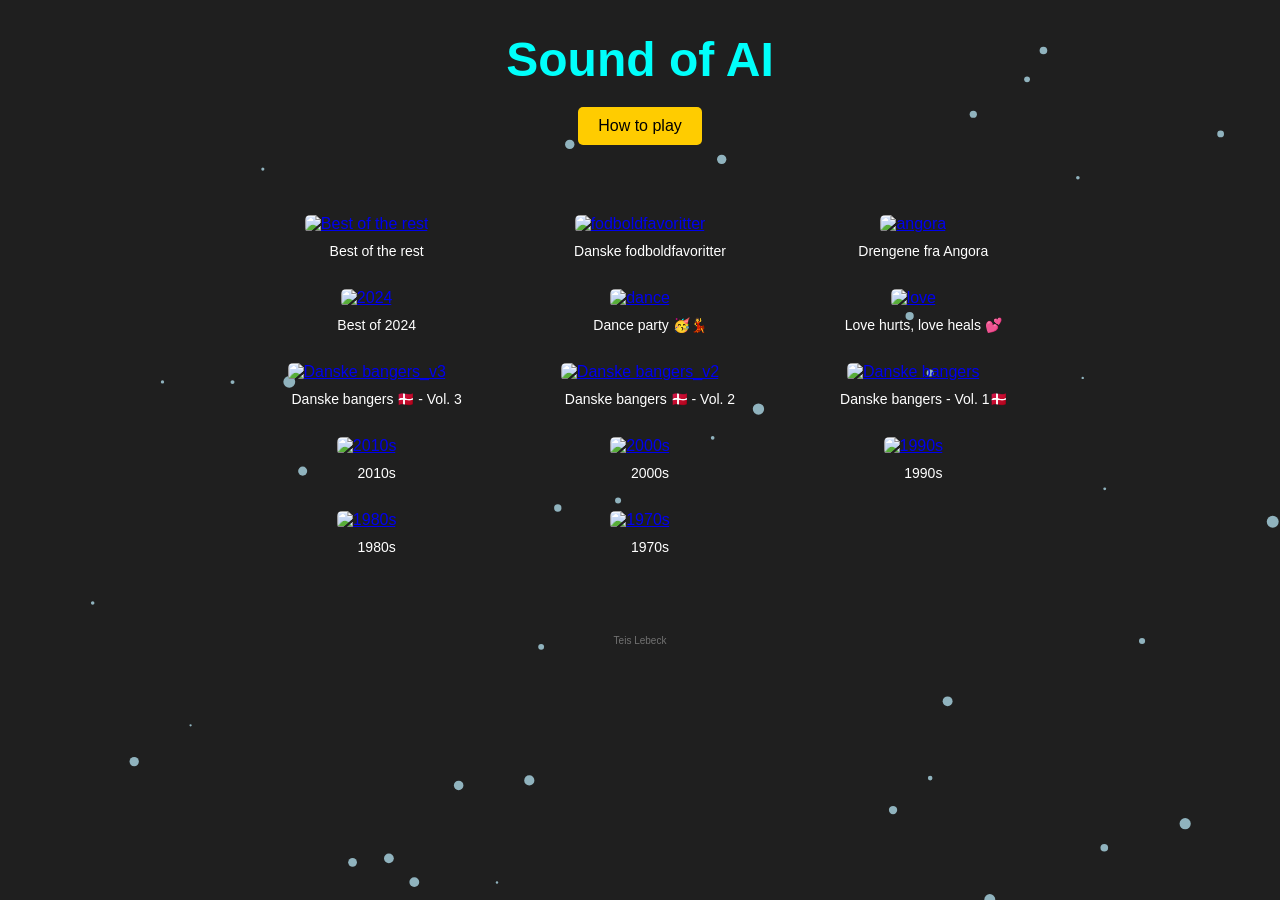
==== index.html @ 463c826a "changes to index" ====
<!DOCTYPE html>
<html lang="en">

<head>
    <meta charset="UTF-8">
    <meta name="viewport" content="width=device-width, initial-scale=1.0">
    <title>Sound of AI 🤖</title>
    <style>
        @font-face {
            font-family: 'Regular';
            src: url('coolvetica_rg.otf') format('opentype');
        }
        @font-face {
            font-family: 'Black';
            src: url('Black.ttf') format('truetype');
        }
        body {
            font-family: 'Regular', sans-serif;
            margin: 0;
            background-color: #1f1f1f;
            color: #ffffff;
        }

        #background-canvas {
            position: fixed;
            z-index: -1;
            top: 0;
            left: 0;
            width: 100%;
            height: 100%;
        }

        #quiz-container {
            max-width: 800px;
            padding: 20px;
            text-align: center;
            background-color: rgba(0, 0, 0, 0.0);
            border-radius: 5px;
            box-shadow: 0px 0px 10px 0px rgba(0, 0, 0, 0);
            margin: 50px auto;
            display: grid;
            grid-template-columns: repeat(3, 1fr);
            grid-gap: 20px;
        }

        h1 {
            font-size: 48px;
            font-weight: bold;
            margin-bottom: 20px;
            color: #ffcc00;
            text-align: center;
        }

        .quiz-item {
            position: relative;
        }

        .quiz-image {
            width: 100%;
            max-width: 100%;
            height: auto;
            border-radius: 5px;
            cursor: pointer;
            transition: transform 0.3s ease-in-out;
        }

        .quiz-image:hover {
            transform: scale(1.07);
        }

        #introPage {
            text-align: center;
            margin-top: 20px;
        }

        .image-title {
            position: relative;
            bottom: 0;
            left: 0;
            width: 100%;
            background-color: rgba(0, 0, 0, 0);
            padding: 10px;
            border-bottom-left-radius: 5px;
            border-bottom-right-radius: 5px;
            font-size: 14px;
            color: #ffffff;
            font-family: 'Black', sans-serif;
        }

        /* Modal styles */
        .modal {
            display: none;
            position: fixed;
            z-index: 1000;
            left: 0;
            top: 0;
            width: 100%;
            height: 100%;
            overflow: auto;
            background-color: rgba(0, 0, 0, 0.8);
        }

        .modal-content {
            background-color: #2c2c2c;
            margin: 15% auto;
            padding: 20px;
            border: 1px solid #888;
            width: 80%;
            max-width: 600px;
            color: #ffffff;
            border-radius: 10px;
            text-align: center;
        }

        .close {
            color: #aaa;
            float: right;
            font-size: 28px;
            font-weight: bold;
            cursor: pointer;
        }

        .close:hover,
        .close:focus {
            color: #ff0000;
            text-decoration: none;
        }

        .update-button {
            background-color: #ffcc00;
            font-family: 'Black', sans-serif; 
            color: #000;
            padding: 10px 20px;
            font-size: 16px;
            border: none;
            border-radius: 5px;
            cursor: pointer;
            margin: 10px auto;
            display: block;
        }

        .update-button:hover {
            background-color: #b49102;
        }
        ul li {
        margin-bottom: 10px; /* Adjust the value as needed */
    }
    </style>
</head>

<body>
    <canvas id="background-canvas"></canvas>
    <h1 style="font-family: 'Black', sans-serif; color: #00fffb;">Sound of AI</h1>

    <!-- Update Button -->
    <button class="update-button" id="showUpdates">How to play</button>

    <!-- Modal for Updates -->
    <div id="updatesModal" class="modal">
        <div class="modal-content">
            <span class="close" id="closeModal">&times;</span>
            <h2>How to play</h2>
            <p>Sound of AI is game, where you have to guess the <span style="color: #ffcc00;"><strong>song</strong></span> based on the AI generated image.</p>
            <p>The AI image has been created either based on the <span style="color: #ffcc00;"><strong>song title</strong></span> or some of the <span style="color: #ffcc00;"><strong>lyrics</strong></span>.</p>
            <P>There are <strong>hints</strong> for each image. Just press and hold <span style="color: #ffcc00;"><strong>Enter</strong></span> to get the hint.</p>
            <p>The hint can either be a clue or a part of the lyrics.</p>    
            <p>The <span style="color: #ffcc00;"><strong>release year</strong></span> of the song is shown under each image</p>   
            <p>Each category has between 10 - 30 images</p>
        </div>
    </div>

    <!-- Content Container -->
    <div id="content-container">
        <div id="quiz-container">
            <div class="quiz-item">
                <a href="https://www.soundofai.com/rest.html" target="_self"><img class="quiz-image"
                        src="https://raw.githubusercontent.com/lebecchio/musikquizzen.github.io/refs/heads/main/Img/restcover.png" alt="Best of the rest"></a>
                <div class="image-title">Best of the rest</div>
            </div>
            <div class="quiz-item">
                <a href="https://www.soundofai.com/football.html" target="_self"><img class="quiz-image"
                        src="https://raw.githubusercontent.com/lebecchio/musikquizzen.github.io/refs/heads/main/Img/fodboldcover.png" alt="fodboldfavoritter"></a>
                <div class="image-title">Danske fodboldfavoritter</div>
            </div>
            <div class="quiz-item">
                <a href="https://www.soundofai.com/angora.html" target="_self"><img class="quiz-image"
                        src="https://cdn.midjourney.com/94ffc049-110d-4d79-bcb6-5f11ac40ccd2/0_0.png" alt="angora"></a>
                <div class="image-title">Drengene fra Angora</div>
            </div>
            <div class="quiz-item">
                <a href="https://www.soundofai.com/2024.html" target="_self"><img class="quiz-image"
                        src="https://cdn.midjourney.com/98f2743e-a3f7-4cab-a0d7-c0894b368042/0_0.png" alt="2024"></a>
                <div class="image-title">Best of 2024</div>
            </div>
            <div class="quiz-item">
                <a href="https://www.soundofai.com/dance.html" target="_self"><img class="quiz-image"
                        src="https://cdn.midjourney.com/24e78b51-acb9-4aaa-b93b-8a5f9f2af534/0_3.png" alt="dance"></a>
                <div class="image-title">Dance party 🥳💃</div>
            </div>
            <div class="quiz-item">
                <a href="https://www.soundofai.com/love.html" target="_self"><img class="quiz-image"
                        src="https://cdn.midjourney.com/72678534-7149-4c5e-b62a-b9778c872f8b/0_3.png" alt="love"></a>
                <div class="image-title">Love hurts, love heals 💕</div>
            </div>
            <div class="quiz-item">
                <a href="https://www.soundofai.com/denmark_v3.html" target="_self"><img class="quiz-image"
                        src="https://cdn.midjourney.com/6b6cd749-ebc9-427d-9953-4a15267f8e92/0_0.png" alt="Danske bangers_v3"></a>
                <div class="image-title">Danske bangers 🇩🇰 - Vol. 3</div>
            </div>
            <div class="quiz-item">
                <a href="https://www.soundofai.com/denmark_v2.html" target="_self"><img class="quiz-image"
                        src="https://cdn.midjourney.com/8574071d-c0c3-41b8-8efa-d0b5d8fd2e21/0_3.png" alt="Danske bangers_v2"></a>
                <div class="image-title">Danske bangers 🇩🇰 - Vol. 2</div>
            </div>
            <div class="quiz-item">
                <a href="https://www.soundofai.com/denmark.html" target="_self"><img class="quiz-image"
                        src="https://cdn.midjourney.com/acdacfc8-d21a-4d7a-9d16-2565efaf591c/0_2.png" alt="Danske bangers"></a>
                <div class="image-title">Danske bangers - Vol. 1🇩🇰</div>
            </div>
            <div class="quiz-item">
                <a href="https://www.soundofai.com/2010s.html" target="_self"><img class="quiz-image"
                        src="https://cdn.midjourney.com/662f931c-34f1-4e26-9414-a01364e7a8cd/0_2.webp" alt="2010s"></a>
                <div class="image-title">2010s</div>
            </div>
            <div class="quiz-item">
                <a href="https://www.soundofai.com/2000s.html" target="_self"><img class="quiz-image"
                        src="https://cdn.midjourney.com/0a555ad5-79e5-42db-8153-33f1b6587054/0_2.webp" alt="2000s"></a>
                <div class="image-title">2000s</div>
            </div>
            <div class="quiz-item">
                <a href="https://www.soundofai.com/1990s.html" target="_self"><img class="quiz-image"
                        src="https://cdn.midjourney.com/d3dd344f-5ba0-4d33-b2b0-7dcc084db54e/0_0.png" alt="1990s"></a>
                <div class="image-title">1990s</div>
            </div>
            <div class="quiz-item">
                <a href="https://www.soundofai.com/1980s.html" target="_self"><img class="quiz-image"
                        src="https://cdn.midjourney.com/23fe1fd0-f39f-44d9-8c7e-2af434208576/0_2.png" alt="1980s"></a>
                <div class="image-title">1980s</div>
            </div>
            <div class="quiz-item">
                <a href="https://www.soundofai.com/1970s.html" target="_self"><img class="quiz-image"
                        src="https://cdn.midjourney.com/45ddafab-c08a-4f27-bf2b-7108e3eab1ed/0_2.png" alt="1970s"></a>
                <div class="image-title">1970s</div>
            </div>
            <!-- Add more quiz items as needed -->
        </div>
    </div>

    <div id="introPage">
         <!-- <p style="font-family: 'Regular', sans-serif; color: #717171; font-size: 10px;">Logged into Spotify in this  a private window for the best experience with the song previews.</p>  -->
        <p style="font-family: 'Black', sans-serif; color: #717171; font-size: 10px;">Teis Lebeck</p>
    </div>

    <script>
        const canvas = document.getElementById('background-canvas');
        const ctx = canvas.getContext('2d');
        let particlesArray;

        // Canvas setup
        canvas.width = window.innerWidth;
        canvas.height = window.innerHeight;

        class Particle {
            constructor(x, y, size, speed) {
                this.x = x;
                this.y = y;
                this.size = size;
                this.speed = speed;
            }

            draw() {
                ctx.fillStyle = 'rgba(173, 216, 230, 0.8)';
                ctx.beginPath();
                ctx.arc(this.x, this.y, this.size, 0, Math.PI * 2);
                ctx.closePath();
                ctx.fill();
            }

            update() {
                this.x += this.speed;
                if (this.x > canvas.width) {
                    this.x = 0 - this.size;
                    this.y = Math.random() * canvas.height;
                }
                this.draw();
            }
        }

        function init() {
            particlesArray = [];
            let numberOfParticles = (canvas.height * canvas.width) / 30000;
            for (let i = 0; i < numberOfParticles; i++) {
                let size = Math.random() * 5 + 1;
                let x = Math.random() * canvas.width;
                let y = Math.random() * canvas.height;
                let speed = Math.random() * 3 + 1;
                particlesArray.push(new Particle(x, y, size, speed));
            }
        }

        function animateParticles() {
            ctx.clearRect(0, 0, canvas.width, canvas.height);
            for (let i = 0; i < particlesArray.length; i++) {
                particlesArray[i].update();
            }
            requestAnimationFrame(animateParticles);
        }

        window.addEventListener('resize', function () {
            canvas.width = window.innerWidth;
            canvas.height = window.innerHeight;
            init();
        });

        init();
        animateParticles();

        // Modal logic
        const modal = document.getElementById('updatesModal');
        const showModalButton = document.getElementById('showUpdates');
        const closeModalButton = document.getElementById('closeModal');

        showModalButton.addEventListener('click', () => {
            modal.style.display = 'block';
        });

        closeModalButton.addEventListener('click', () => {
            modal.style.display = 'none';
        });

        window.addEventListener('click', (event) => {
            if (event.target === modal) {
                modal.style.display = 'none';
            }
        });
    </script>
</body>

</html>
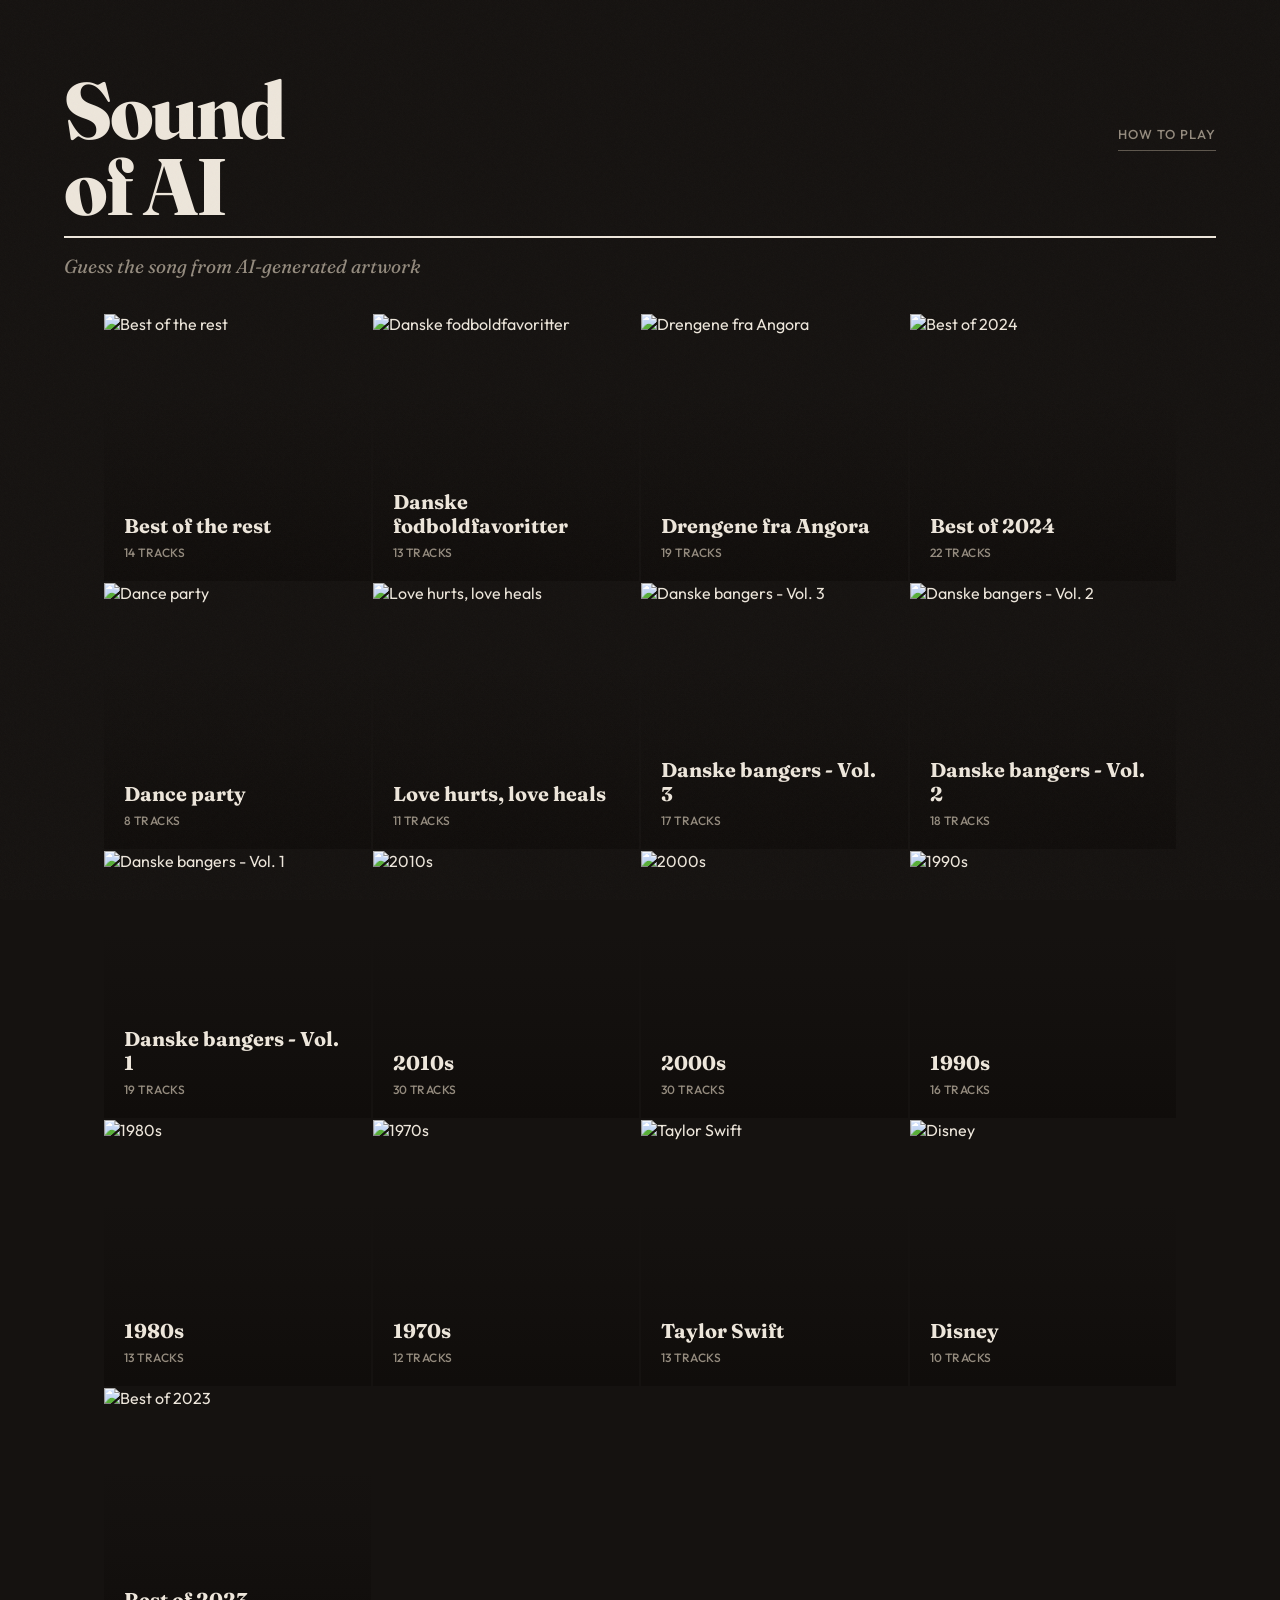
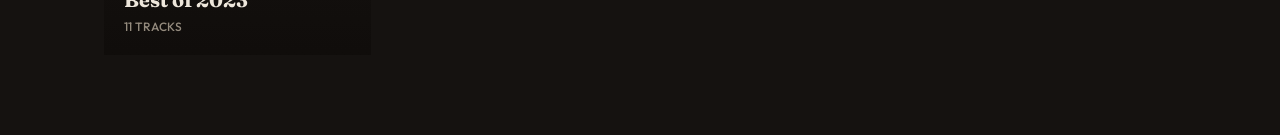
==== commit bb09096e: "Replace static HTML quiz with React app Rebuilt the entire quiz as a Vite + React + TypeScript app w" ====
--- a/index.html
+++ b/index.html
@@ -1,339 +1,13 @@
-<!DOCTYPE html>
+<!doctype html>
 <html lang="en">
-
-<head>
-    <meta charset="UTF-8">
-    <meta name="viewport" content="width=device-width, initial-scale=1.0">
-    <title>Sound of AI 🤖</title>
-    <style>
-        @font-face {
-            font-family: 'Regular';
-            src: url('coolvetica_rg.otf') format('opentype');
-        }
-        @font-face {
-            font-family: 'Black';
-            src: url('Black.ttf') format('truetype');
-        }
-        body {
-            font-family: 'Regular', sans-serif;
-            margin: 0;
-            background-color: #1f1f1f;
-            color: #ffffff;
-        }
-
-        #background-canvas {
-            position: fixed;
-            z-index: -1;
-            top: 0;
-            left: 0;
-            width: 100%;
-            height: 100%;
-        }
-
-        #quiz-container {
-            max-width: 800px;
-            padding: 20px;
-            text-align: center;
-            background-color: rgba(0, 0, 0, 0.0);
-            border-radius: 5px;
-            box-shadow: 0px 0px 10px 0px rgba(0, 0, 0, 0);
-            margin: 50px auto;
-            display: grid;
-            grid-template-columns: repeat(3, 1fr);
-            grid-gap: 20px;
-        }
-
-        h1 {
-            font-size: 48px;
-            font-weight: bold;
-            margin-bottom: 20px;
-            color: #ffcc00;
-            text-align: center;
-        }
-
-        .quiz-item {
-            position: relative;
-        }
-
-        .quiz-image {
-            width: 100%;
-            max-width: 100%;
-            height: auto;
-            border-radius: 5px;
-            cursor: pointer;
-            transition: transform 0.3s ease-in-out;
-        }
-
-        .quiz-image:hover {
-            transform: scale(1.07);
-        }
-
-        #introPage {
-            text-align: center;
-            margin-top: 20px;
-        }
-
-        .image-title {
-            position: relative;
-            bottom: 0;
-            left: 0;
-            width: 100%;
-            background-color: rgba(0, 0, 0, 0);
-            padding: 10px;
-            border-bottom-left-radius: 5px;
-            border-bottom-right-radius: 5px;
-            font-size: 14px;
-            color: #ffffff;
-            font-family: 'Black', sans-serif;
-        }
-
-        /* Modal styles */
-        .modal {
-            display: none;
-            position: fixed;
-            z-index: 1000;
-            left: 0;
-            top: 0;
-            width: 100%;
-            height: 100%;
-            overflow: auto;
-            background-color: rgba(0, 0, 0, 0.8);
-        }
-
-        .modal-content {
-            background-color: #2c2c2c;
-            margin: 15% auto;
-            padding: 20px;
-            border: 1px solid #888;
-            width: 80%;
-            max-width: 600px;
-            color: #ffffff;
-            border-radius: 10px;
-            text-align: center;
-        }
-
-        .close {
-            color: #aaa;
-            float: right;
-            font-size: 28px;
-            font-weight: bold;
-            cursor: pointer;
-        }
-
-        .close:hover,
-        .close:focus {
-            color: #ff0000;
-            text-decoration: none;
-        }
-
-        .update-button {
-            background-color: #ffcc00;
-            font-family: 'Black', sans-serif; 
-            color: #000;
-            padding: 10px 20px;
-            font-size: 16px;
-            border: none;
-            border-radius: 5px;
-            cursor: pointer;
-            margin: 10px auto;
-            display: block;
-        }
-
-        .update-button:hover {
-            background-color: #b49102;
-        }
-        ul li {
-        margin-bottom: 10px; /* Adjust the value as needed */
-    }
-    </style>
-</head>
-
-<body>
-    <canvas id="background-canvas"></canvas>
-    <h1 style="font-family: 'Black', sans-serif; color: #00fffb;">Sound of AI</h1>
-
-    <!-- Update Button -->
-    <button class="update-button" id="showUpdates">How to play</button>
-
-    <!-- Modal for Updates -->
-    <div id="updatesModal" class="modal">
-        <div class="modal-content">
-            <span class="close" id="closeModal">&times;</span>
-            <h2>How to play</h2>
-            <p>Sound of AI is game, where you have to guess the <span style="color: #ffcc00;"><strong>song</strong></span> based on the AI generated image.</p>
-            <p>The AI image has been created either based on the <span style="color: #ffcc00;"><strong>song title</strong></span> or some of the <span style="color: #ffcc00;"><strong>lyrics</strong></span>.</p>
-            <P>There are <strong>hints</strong> for each image. Just press and hold <span style="color: #ffcc00;"><strong>Enter</strong></span> to get the hint.</p>
-            <p>The hint can either be a clue or a part of the lyrics.</p>    
-            <p>The <span style="color: #ffcc00;"><strong>release year</strong></span> of the song is shown under each image</p>   
-            <p>Each category has between 10 - 30 images</p>
-        </div>
-    </div>
-
-    <!-- Content Container -->
-    <div id="content-container">
-        <div id="quiz-container">
-            <div class="quiz-item">
-                <a href="https://www.soundofai.com/rest.html" target="_self"><img class="quiz-image"
-                        src="https://raw.githubusercontent.com/lebecchio/musikquizzen.github.io/refs/heads/main/Img/restcover.png" alt="Best of the rest"></a>
-                <div class="image-title">Best of the rest</div>
-            </div>
-            <div class="quiz-item">
-                <a href="https://www.soundofai.com/football.html" target="_self"><img class="quiz-image"
-                        src="https://raw.githubusercontent.com/lebecchio/musikquizzen.github.io/refs/heads/main/Img/fodboldcover.png" alt="fodboldfavoritter"></a>
-                <div class="image-title">Danske fodboldfavoritter</div>
-            </div>
-            <div class="quiz-item">
-                <a href="https://www.soundofai.com/angora.html" target="_self"><img class="quiz-image"
-                        src="https://cdn.midjourney.com/94ffc049-110d-4d79-bcb6-5f11ac40ccd2/0_0.png" alt="angora"></a>
-                <div class="image-title">Drengene fra Angora</div>
-            </div>
-            <div class="quiz-item">
-                <a href="https://www.soundofai.com/2024.html" target="_self"><img class="quiz-image"
-                        src="https://cdn.midjourney.com/98f2743e-a3f7-4cab-a0d7-c0894b368042/0_0.png" alt="2024"></a>
-                <div class="image-title">Best of 2024</div>
-            </div>
-            <div class="quiz-item">
-                <a href="https://www.soundofai.com/dance.html" target="_self"><img class="quiz-image"
-                        src="https://cdn.midjourney.com/24e78b51-acb9-4aaa-b93b-8a5f9f2af534/0_3.png" alt="dance"></a>
-                <div class="image-title">Dance party 🥳💃</div>
-            </div>
-            <div class="quiz-item">
-                <a href="https://www.soundofai.com/love.html" target="_self"><img class="quiz-image"
-                        src="https://cdn.midjourney.com/72678534-7149-4c5e-b62a-b9778c872f8b/0_3.png" alt="love"></a>
-                <div class="image-title">Love hurts, love heals 💕</div>
-            </div>
-            <div class="quiz-item">
-                <a href="https://www.soundofai.com/denmark_v3.html" target="_self"><img class="quiz-image"
-                        src="https://cdn.midjourney.com/6b6cd749-ebc9-427d-9953-4a15267f8e92/0_0.png" alt="Danske bangers_v3"></a>
-                <div class="image-title">Danske bangers 🇩🇰 - Vol. 3</div>
-            </div>
-            <div class="quiz-item">
-                <a href="https://www.soundofai.com/denmark_v2.html" target="_self"><img class="quiz-image"
-                        src="https://cdn.midjourney.com/8574071d-c0c3-41b8-8efa-d0b5d8fd2e21/0_3.png" alt="Danske bangers_v2"></a>
-                <div class="image-title">Danske bangers 🇩🇰 - Vol. 2</div>
-            </div>
-            <div class="quiz-item">
-                <a href="https://www.soundofai.com/denmark.html" target="_self"><img class="quiz-image"
-                        src="https://cdn.midjourney.com/acdacfc8-d21a-4d7a-9d16-2565efaf591c/0_2.png" alt="Danske bangers"></a>
-                <div class="image-title">Danske bangers - Vol. 1🇩🇰</div>
-            </div>
-            <div class="quiz-item">
-                <a href="https://www.soundofai.com/2010s.html" target="_self"><img class="quiz-image"
-                        src="https://cdn.midjourney.com/662f931c-34f1-4e26-9414-a01364e7a8cd/0_2.webp" alt="2010s"></a>
-                <div class="image-title">2010s</div>
-            </div>
-            <div class="quiz-item">
-                <a href="https://www.soundofai.com/2000s.html" target="_self"><img class="quiz-image"
-                        src="https://cdn.midjourney.com/0a555ad5-79e5-42db-8153-33f1b6587054/0_2.webp" alt="2000s"></a>
-                <div class="image-title">2000s</div>
-            </div>
-            <div class="quiz-item">
-                <a href="https://www.soundofai.com/1990s.html" target="_self"><img class="quiz-image"
-                        src="https://cdn.midjourney.com/d3dd344f-5ba0-4d33-b2b0-7dcc084db54e/0_0.png" alt="1990s"></a>
-                <div class="image-title">1990s</div>
-            </div>
-            <div class="quiz-item">
-                <a href="https://www.soundofai.com/1980s.html" target="_self"><img class="quiz-image"
-                        src="https://cdn.midjourney.com/23fe1fd0-f39f-44d9-8c7e-2af434208576/0_2.png" alt="1980s"></a>
-                <div class="image-title">1980s</div>
-            </div>
-            <div class="quiz-item">
-                <a href="https://www.soundofai.com/1970s.html" target="_self"><img class="quiz-image"
-                        src="https://cdn.midjourney.com/45ddafab-c08a-4f27-bf2b-7108e3eab1ed/0_2.png" alt="1970s"></a>
-                <div class="image-title">1970s</div>
-            </div>
-            <!-- Add more quiz items as needed -->
-        </div>
-    </div>
-
-    <div id="introPage">
-         <!-- <p style="font-family: 'Regular', sans-serif; color: #717171; font-size: 10px;">Logged into Spotify in this  a private window for the best experience with the song previews.</p>  -->
-        <p style="font-family: 'Black', sans-serif; color: #717171; font-size: 10px;">Teis Lebeck</p>
-    </div>
-
-    <script>
-        const canvas = document.getElementById('background-canvas');
-        const ctx = canvas.getContext('2d');
-        let particlesArray;
-
-        // Canvas setup
-        canvas.width = window.innerWidth;
-        canvas.height = window.innerHeight;
-
-        class Particle {
-            constructor(x, y, size, speed) {
-                this.x = x;
-                this.y = y;
-                this.size = size;
-                this.speed = speed;
-            }
-
-            draw() {
-                ctx.fillStyle = 'rgba(173, 216, 230, 0.8)';
-                ctx.beginPath();
-                ctx.arc(this.x, this.y, this.size, 0, Math.PI * 2);
-                ctx.closePath();
-                ctx.fill();
-            }
-
-            update() {
-                this.x += this.speed;
-                if (this.x > canvas.width) {
-                    this.x = 0 - this.size;
-                    this.y = Math.random() * canvas.height;
-                }
-                this.draw();
-            }
-        }
-
-        function init() {
-            particlesArray = [];
-            let numberOfParticles = (canvas.height * canvas.width) / 30000;
-            for (let i = 0; i < numberOfParticles; i++) {
-                let size = Math.random() * 5 + 1;
-                let x = Math.random() * canvas.width;
-                let y = Math.random() * canvas.height;
-                let speed = Math.random() * 3 + 1;
-                particlesArray.push(new Particle(x, y, size, speed));
-            }
-        }
-
-        function animateParticles() {
-            ctx.clearRect(0, 0, canvas.width, canvas.height);
-            for (let i = 0; i < particlesArray.length; i++) {
-                particlesArray[i].update();
-            }
-            requestAnimationFrame(animateParticles);
-        }
-
-        window.addEventListener('resize', function () {
-            canvas.width = window.innerWidth;
-            canvas.height = window.innerHeight;
-            init();
-        });
-
-        init();
-        animateParticles();
-
-        // Modal logic
-        const modal = document.getElementById('updatesModal');
-        const showModalButton = document.getElementById('showUpdates');
-        const closeModalButton = document.getElementById('closeModal');
-
-        showModalButton.addEventListener('click', () => {
-            modal.style.display = 'block';
-        });
-
-        closeModalButton.addEventListener('click', () => {
-            modal.style.display = 'none';
-        });
-
-        window.addEventListener('click', (event) => {
-            if (event.target === modal) {
-                modal.style.display = 'none';
-            }
-        });
-    </script>
-</body>
-
+  <head>
+    <meta charset="UTF-8" />
+<meta name="viewport" content="width=device-width, initial-scale=1.0" />
+    <title>Sound of AI - Music Quiz</title>
+    <script type="module" crossorigin src="/assets/index-C5vh9cYl.js"></script>
+    <link rel="stylesheet" crossorigin href="/assets/index-DcAAQl5n.css">
+  </head>
+  <body>
+    <div id="root"></div>
+  </body>
 </html>
--- a/assets/index-DcAAQl5n.css
+++ b/assets/index-DcAAQl5n.css
@@ -0,0 +1 @@
+@import "https://fonts.googleapis.com/css2?family=Fraunces:ital,opsz,wght@0,9..144,300;0,9..144,400;0,9..144,600;0,9..144,700;0,9..144,800;0,9..144,900;1,9..144,400;1,9..144,600&family=Outfit:wght@300;400;500;600;700&display=swap";:root{--bg:#151210;--bg-surface:#1e1b17;--bg-elevated:#28241e;--text:#ede6db;--text-muted:#948b7e;--text-faint:#5e574d;--accent:#d9593a;--accent-hover:#e86e52;--gold:#c9a555;--gold-soft:#c9a5551a;--border:#ede6db12;--font-display:"Fraunces", Georgia, serif;--font-body:"Outfit", system-ui, sans-serif}*{box-sizing:border-box;margin:0;padding:0}html,body,#root{height:100%}body{font-family:var(--font-body);background:var(--bg);color:var(--text);-webkit-font-smoothing:antialiased;overflow-x:hidden}body:after{content:"";pointer-events:none;z-index:9999;opacity:.03;background-image:url("data:image/svg+xml,%3Csvg viewBox='0 0 256 256' xmlns='http://www.w3.org/2000/svg'%3E%3Cfilter id='n'%3E%3CfeTurbulence type='fractalNoise' baseFrequency='0.9' numOctaves='4' stitchTiles='stitch'/%3E%3C/filter%3E%3Crect width='100%25' height='100%25' filter='url(%23n)'/%3E%3C/svg%3E");background-size:128px 128px;position:fixed;inset:0}a{color:inherit;text-decoration:none}button{cursor:pointer;font-family:var(--font-body);border:none;outline:none}img{max-width:100%;display:block}::-webkit-scrollbar{width:5px}::-webkit-scrollbar-track{background:var(--bg)}::-webkit-scrollbar-thumb{background:var(--text-faint);border-radius:3px}::selection{background:var(--accent);color:var(--bg)}
